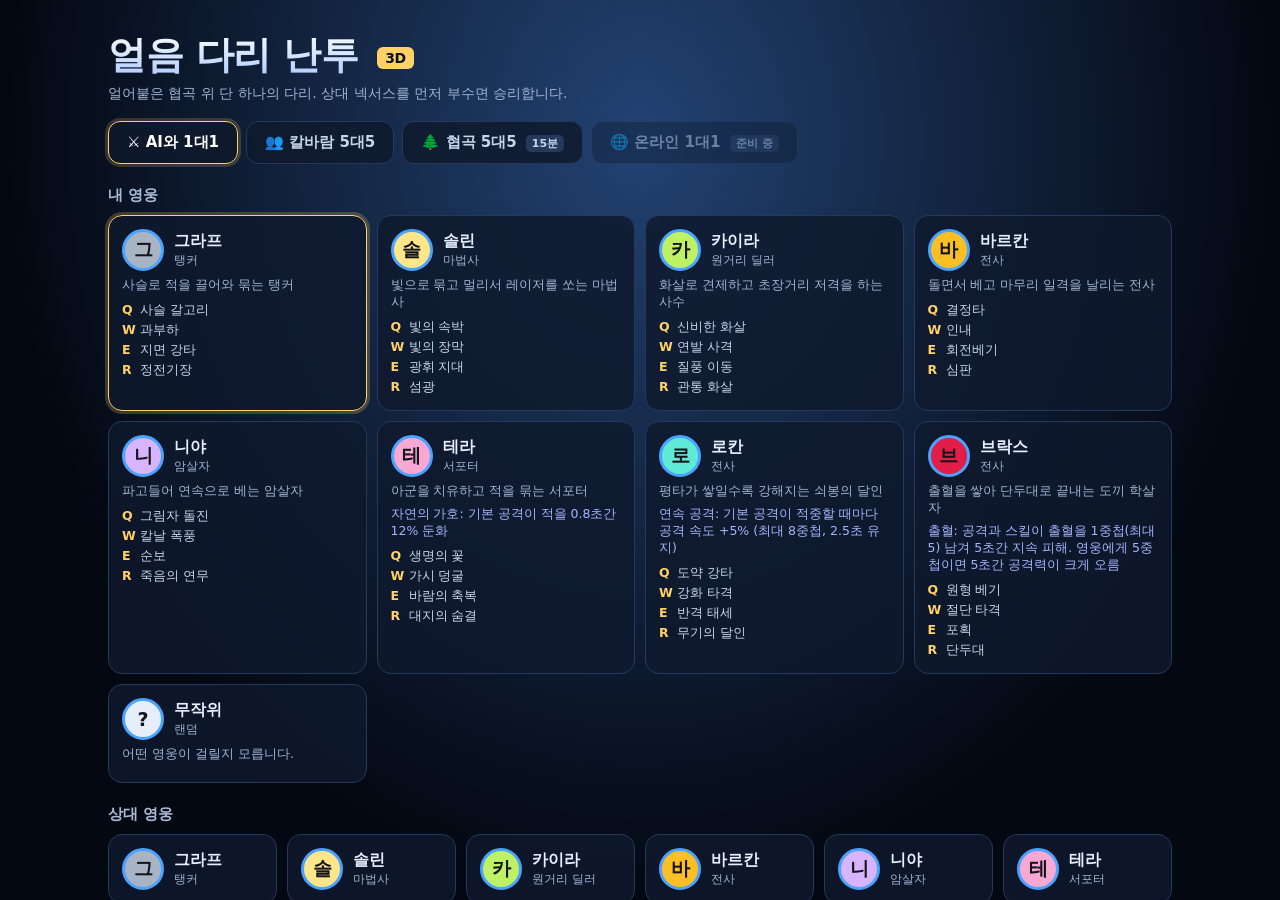
==== play.html @ 480f51c9 "협곡: 정글 이동 수정, 2D 바닥 + 입체 벽 그래픽 - 우클릭 드래그 중 새 대상 자동 지정 안 함, 대기 자동 공격에서 몬스터 제외 - 영웅이 미니언·몬스터에게 밀리지 않음 " ====
<!DOCTYPE html>
<html lang="ko">
<head>
<meta charset="utf-8">
<meta name="viewport" content="width=device-width,initial-scale=1">
<title>얼음 다리 난투</title>
<!-- 자동 생성 파일: tools/build_single.py 로 만듦. 직접 고치지 마세요. -->
<style>
*{box-sizing:border-box}
html,body{margin:0;height:100%;background:#050a14;overflow:hidden;font-family:system-ui,-apple-system,"Apple SD Gothic Neo","Malgun Gothic","Noto Sans KR",sans-serif;color:#e6eefc;user-select:none;-webkit-user-select:none}
canvas{display:block;position:fixed;inset:0;width:100vw;height:100vh}
#hud{cursor:crosshair}
.ov{position:fixed;inset:0;display:flex;align-items:flex-start;justify-content:center;background:radial-gradient(ellipse at 50% 15%,rgba(36,70,120,.95),rgba(4,8,18,.985) 70%);z-index:10;overflow:auto}
.ov.dim{background:rgba(4,8,16,.7);backdrop-filter:blur(3px)}
.hidden{display:none!important}
.panel{width:min(1120px,94vw);padding:30px 28px 26px;margin:auto}
h1{margin:0 0 4px;font-size:38px;letter-spacing:-.5px;background:linear-gradient(180deg,#fff,#a9c8ff);-webkit-background-clip:text;background-clip:text;color:transparent}
h1 small{font-size:14px;color:#0b1220;background:#ffd166;-webkit-text-fill-color:#0b1220;padding:3px 8px;border-radius:6px;vertical-align:middle;margin-left:6px}
h2{margin:0 0 6px}
h3{margin:22px 0 10px;font-size:15px;color:#a9bbd6;font-weight:700}
.sub{color:#9fb3d1;margin:0 0 18px;font-size:14px}
.tabs{display:flex;gap:8px;flex-wrap:wrap;margin-bottom:4px}
.tabs button{background:rgba(15,25,45,.85);border:1.5px solid #24395c;color:#c6d4ea;padding:11px 18px;border-radius:12px;font-size:15px;font-weight:700;cursor:pointer;font-family:inherit}
.tabs button.on{border-color:#ffd166;color:#fff;box-shadow:0 0 0 3px rgba(255,209,102,.18)}
.tabs button:disabled{opacity:.45;cursor:not-allowed}
.tabs em{font-style:normal;font-size:11px;background:#24395c;padding:2px 6px;border-radius:5px;margin-left:4px}
.grid{display:grid;grid-template-columns:repeat(auto-fill,minmax(230px,1fr));gap:10px}
.grid.small{grid-template-columns:repeat(auto-fill,minmax(150px,1fr))}
.grid.small .d,.grid.small ul{display:none}
.card{background:rgba(15,25,45,.85);border:1.5px solid #24395c;border-radius:14px;padding:13px;cursor:pointer;transition:.15s}
.card:hover{border-color:#5b8bd6;transform:translateY(-2px)}
.card.sel{border-color:#ffd166;box-shadow:0 0 0 3px rgba(255,209,102,.22)}
.card .top{display:flex;gap:10px;align-items:center;margin-bottom:6px}
.grid.small .card .top{margin:0}
.av{width:42px;height:42px;border-radius:50%;display:flex;align-items:center;justify-content:center;font-size:19px;color:#14141a;font-weight:800;flex:none;border:3px solid #4aa3ff}
.card b{font-size:16px}.role{font-size:12px;color:#9fb3d1}
.card .d{font-size:12.5px;color:#9fb3d1;margin-bottom:6px}
.card ul{margin:0;padding:0;list-style:none;font-size:12.5px;color:#c6d4ea;line-height:1.6}
.card li span{display:inline-block;width:18px;color:#ffd166;font-weight:700}
.row{display:flex;gap:12px;align-items:center;flex-wrap:wrap;margin-top:20px}
.lbl{color:#9fb3d1;font-size:14px}
.btn{background:#ffd166;color:#1a1a1a;border:0;border-radius:10px;padding:12px 26px;font-size:16px;font-weight:800;cursor:pointer;font-family:inherit}
.btn:hover{filter:brightness(1.08)}
.btn.sec{background:#24395c;color:#e6eefc}
.seg{display:flex;border:1.5px solid #24395c;border-radius:10px;overflow:hidden}
.seg button{background:transparent;border:0;color:#c6d4ea;padding:10px 15px;cursor:pointer;font-size:14px;font-family:inherit}
.seg button.on{background:#24395c;color:#fff;font-weight:700}
.help{margin-top:18px;font-size:13px;color:#a9bbd6;line-height:1.9;background:rgba(15,25,45,.6);padding:12px 16px;border-radius:10px}
.help b{color:#e6eefc}
.err{color:#fca5a5;margin-top:10px;font-size:14px}
kbd{background:#24395c;border-radius:4px;padding:1px 6px;font-family:inherit;color:#fff;font-size:12px;border-bottom:2px solid #13213a}
.box{background:rgba(10,18,34,.96);border:1.5px solid #24395c;border-radius:16px;width:min(780px,94vw)}
.items{display:grid;grid-template-columns:repeat(auto-fill,minmax(170px,1fr));gap:10px;margin-top:12px}
.it{background:#111d33;border:1.5px solid #24395c;border-radius:10px;padding:10px;cursor:pointer;font-size:13px}
.it:hover{border-color:#5b8bd6}.it.no{opacity:.4;cursor:not-allowed}.it.own{border-color:#3d8b5a;opacity:.6;cursor:default}
.it b{display:block;font-size:14px;margin-bottom:3px}.it .c{color:#ffd166;font-weight:700}
.it .s{color:#9fb3d1;font-size:12px}
.inv{display:flex;gap:8px;flex-wrap:wrap;margin-top:8px}
.slot{min-width:110px;padding:8px 10px;border-radius:8px;background:#111d33;border:1.5px dashed #24395c;font-size:12px;color:#c6d4ea;cursor:pointer}
.slot.f{border-style:solid}.slot.f:hover{border-color:#f87171}
table{border-collapse:collapse;width:100%;font-size:14px;margin-top:10px}
td,th{padding:7px 8px;text-align:left;border-bottom:1px solid #1c2c48}
th{color:#9fb3d1;font-weight:600;font-size:12px}
#boot{position:fixed;inset:0;display:flex;align-items:center;justify-content:center;flex-direction:column;gap:10px;color:#a9bbd6;font-size:15px;z-index:20;background:#050a14;text-align:center;padding:20px;line-height:1.7}
#boot code{background:#111d33;padding:2px 8px;border-radius:6px;color:#ffd166}

</style>
<script type="importmap">{"imports": {"three/core": "[data-uri]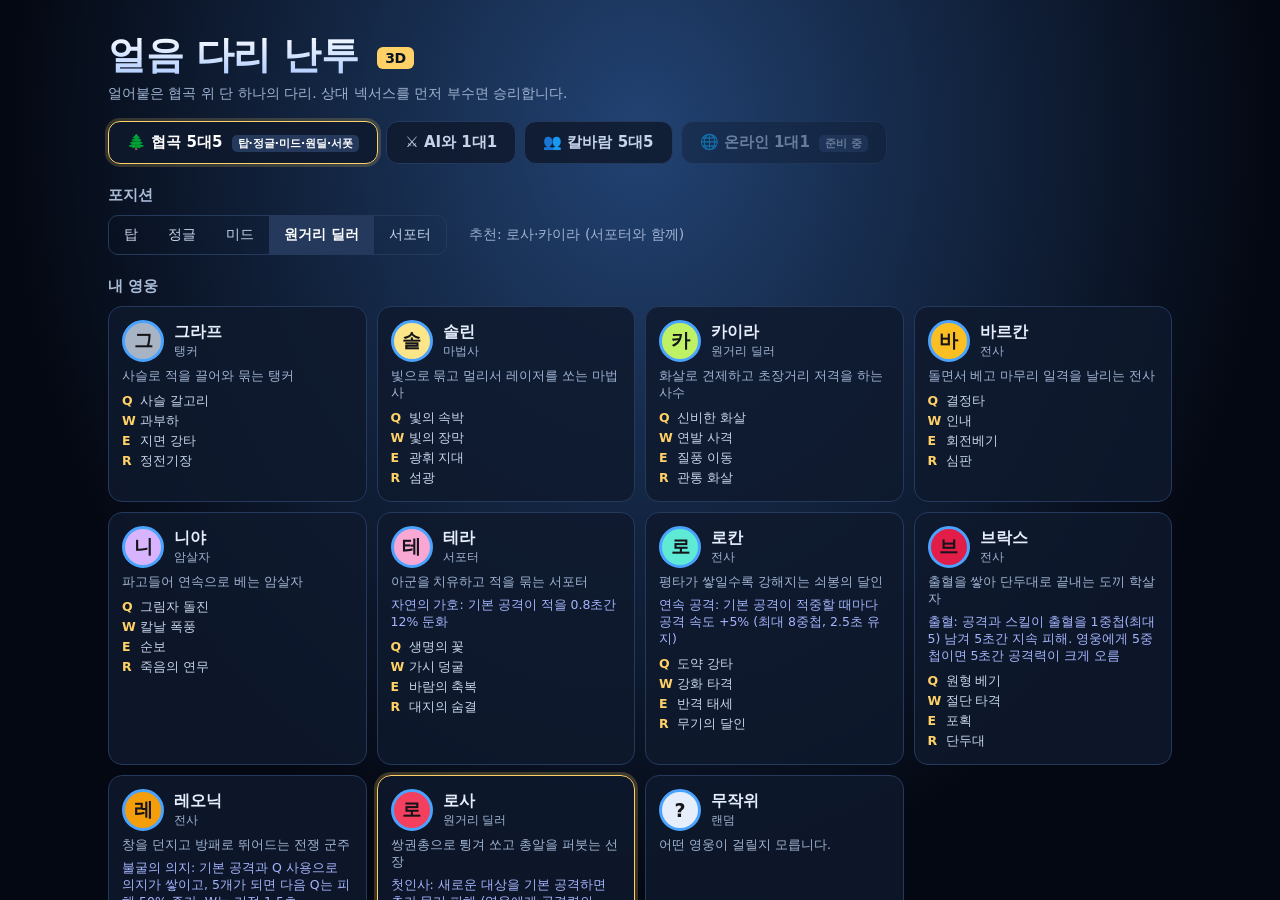
